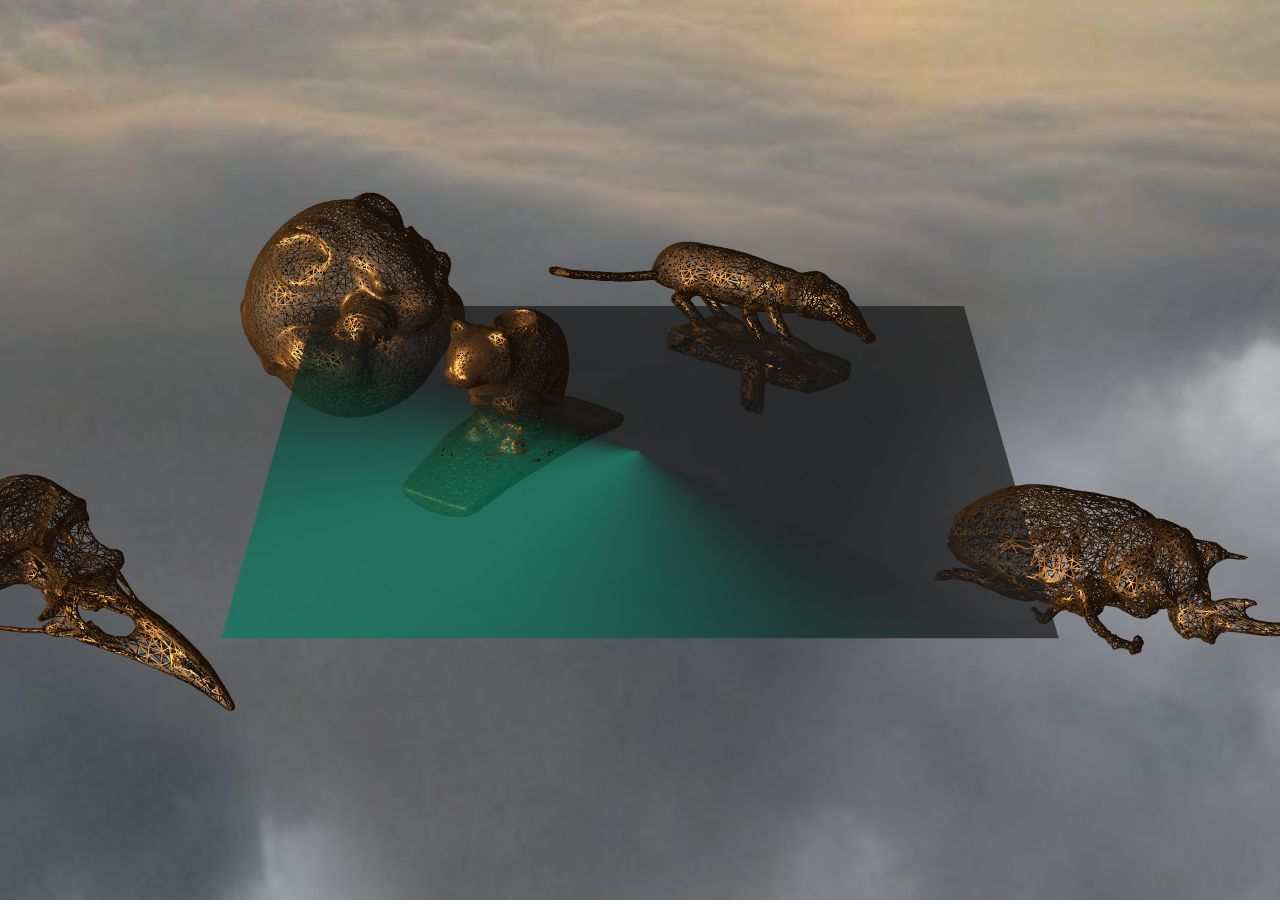
==== index.html @ 5b100d4f "old version with gpgpu water" ====
<!DOCTYPE html>
<html>
  <head>
    <meta charset="utf-8">
    <title></title>
    <style type="text/css" src="assets/css/style.css">
body {
  background-color: rgb(255, 255, 255);
  margin: 0px;
  overflow: hidden;
}
    </style>
    <script type="text/javascript" src="/assets/js/es6-promise.auto.min.js"></script>
    <script type="text/javascript" src="/assets/js/three.js"></script>
    <script type="text/javascript" src="/assets/js/three/libs/stats.min.js"></script>
    <script type="text/javascript" src="/assets/js/three/Detector.js"></script>
    <script type="text/javascript" src="/assets/js/three/controls/OrbitControls.js"></script>
    <script type="text/javascript" src="/assets/js/three/loaders/GLTFLoader.js"></script>
    <script type="text/javascript" src="/assets/js/three/objects/Water.js"></script>
    <script type="text/javascript" src="/assets/js/three/water/GPUComputationRenderer.js"></script>
    <script type="text/javascript" src="/assets/js/three/water/SimplexNoise.js"></script>
  </head>
  <body>
    <script id="heightmapFragmentShader" type="x-shader/x-fragment">
#include <common>

uniform vec2 mousePos;
uniform float mouseSize;
uniform float viscosityConstant;

#define deltaTime (1.0 / 60.0)
#define GRAVITY_CONSTANT (resolution.x * deltaTime * 3.0)

void main() {
  vec2 cellSize = 1.0 / resolution.xy;

  vec2 uv = gl_FragCoord.xy * cellSize;

  // heightmapValue.x == height
  // heightmapValue.y == velocity
  // heightmapValue.z, heightmapValue.w not used
  vec4 heightmapValue = texture2D( heightmap, uv );

  // Get neighbours
  vec4 north = texture2D( heightmap, uv + vec2( 0.0, cellSize.y ) );
  vec4 south = texture2D( heightmap, uv + vec2( 0.0, - cellSize.y ) );
  vec4 east = texture2D( heightmap, uv + vec2( cellSize.x, 0.0 ) );
  vec4 west = texture2D( heightmap, uv + vec2( - cellSize.x, 0.0 ) );

  float sump = north.x + south.x + east.x + west.x - 4.0 * heightmapValue.x;
  float accel = sump * GRAVITY_CONSTANT;

  // Dynamics
  heightmapValue.y += accel;
  heightmapValue.x += heightmapValue.y * deltaTime;

  // Viscosity
  heightmapValue.x += sump * viscosityConstant;

  // Mouse influence
  float mousePhase = clamp( length( ( uv - vec2( 0.5 ) ) * BOUNDS - vec2( mousePos.x, - mousePos.y ) ) * PI / mouseSize, 0.0, PI );
  heightmapValue.x += cos( mousePhase ) + 1.0;

  gl_FragColor = heightmapValue;
}
    </script>
    <script id="smoothFragmentShader" type="x-shader/x-fragment">
uniform sampler2D texture;

void main() {
  vec2 cellSize = 1.0 / resolution.xy;
  vec2 uv = gl_FragCoord.xy * cellSize;

  // Computes the mean of texel and 4 neighbours
  vec4 textureValue = texture2D( texture, uv );
  textureValue += texture2D( texture, uv + vec2( 0.0, cellSize.y ) );
  textureValue += texture2D( texture, uv + vec2( 0.0, - cellSize.y ) );
  textureValue += texture2D( texture, uv + vec2( cellSize.x, 0.0 ) );
  textureValue += texture2D( texture, uv + vec2( - cellSize.x, 0.0 ) );
  textureValue /= 5.0;
  gl_FragColor = textureValue;
}
    </script>
    <script id="waterVertexShader" type="x-shader/x-vertex">
uniform sampler2D heightmap;
uniform mat4 textureMatrix;
uniform float time;

//#define PHONG

varying vec4 mirrorCoord;
varying vec4 worldPosition;
varying vec3 vViewPosition;

#ifndef FLAT_SHADED
  varying vec3 vNormal;
#endif

#include <common>
#include <uv_pars_vertex>
#include <uv2_pars_vertex>
#include <displacementmap_pars_vertex>
#include <envmap_pars_vertex>
#include <color_pars_vertex>
#include <morphtarget_pars_vertex>
#include <skinning_pars_vertex>
#include <fog_pars_vertex>
#include <shadowmap_pars_vertex>
#include <logdepthbuf_pars_vertex>
#include <clipping_planes_pars_vertex>

void main() {
  vec2 cellSize = vec2( 1.0 / WIDTH, 1.0 / WIDTH );

  #include <uv_vertex>
  #include <uv2_vertex>
  #include <color_vertex>

  // # include <beginnormal_vertex>
  // Compute normal from heightmap
  vec3 objectNormal = vec3(
    ( texture2D( heightmap, uv + vec2( - cellSize.x, 0 ) ).x - texture2D( heightmap, uv + vec2( cellSize.x, 0 ) ).x ) * WIDTH / BOUNDS,
    ( texture2D( heightmap, uv + vec2( 0, - cellSize.y ) ).x - texture2D( heightmap, uv + vec2( 0, cellSize.y ) ).x ) * WIDTH / BOUNDS,
    1.0 );
  //<beginnormal_vertex>

  // morphnormal
  #include <morphnormal_vertex>
  // skinbase
  #include <skinbase_vertex>
  // skinnormal
  #include <skinnormal_vertex>
  // defaultnormal
  #include <defaultnormal_vertex>

#ifndef FLAT_SHADED // Normal computed with derivatives when FLAT_SHADED
  vNormal = normalize( transformedNormal );
#endif

  //# include <begin_vertex>
  float heightValue = texture2D( heightmap, uv ).x;
  vec3 transformed = vec3( position.x, position.y, heightValue );
  //<begin_vertex>

  // morphtarget
  #include <morphtarget_vertex>
  // skinning
  #include <skinning_vertex>
  // displacementmap
  #include <displacementmap_vertex>
  // project
  // #include <project_vertex>
  //vec4 mvPosition = modelViewMatrix * vec4( transformed, 1.0 );
  //gl_Position = projectionMatrix * mvPosition;

  mirrorCoord = modelMatrix * vec4(transformed, 1.0);
  worldPosition = mirrorCoord.xyzw;
  mirrorCoord = textureMatrix * mirrorCoord;
  vec4 mvPosition =  modelViewMatrix * vec4(transformed, 1.0);
  gl_Position = projectionMatrix * mvPosition;

  // logdepthbuf
  #include <logdepthbuf_vertex>
  // clipping_planes
  #include <clipping_planes_vertex>

  vViewPosition = - mvPosition.xyz;

  // worldpos
  #include <worldpos_vertex>
  // envmap
  #include <envmap_vertex>
  // fog
  #include <fog_vertex>
  // shadowmap
  #include <shadowmap_vertex>
}
    </script>
    <script type="text/javascript">
if (!Detector.webgl) Detector.addGetWebGLMessage();

var container;
var scene, subscene = null;
var camera, controls, renderer, light, stats;
var intersected, mouse, raycaster;
var water;

var importedSceneName = 'Objects';

var gpuCompute;
var wMesh, wMeshRay, wUniforms;
var hMapVar, smoothShader;

var wWidth = 32;
var wNumTexels = wWidth * wWidth;
var wBounds = 128;
var wHalfBounds = wBounds / 2;
var wMouseMoved = false;
var wWaveHeight = 0.1;

var simplex = new SimplexNoise();

var manager = new THREE.LoadingManager();
manager.onProgress = function (item, loaded, total) {
  console.log("LoadingManager: " + (loaded / total * 100).toFixed(0) + '% loaded');
};
manager.onLoad = function () {
  console.log("LoadingManager: 100% loaded, starting animate()");
  // scene is ready, can access subscenes
  for (var i = 0; i < scene.children.length; ++i) {
    if (scene.children[i].name == importedSceneName) {
      subscene = scene.children[i];
    }
  }

  if (subscene == null) {
    console.error("subscene == null");
  }

  animate();
}

init();

function wInit() {
  var color = 0x00b386;
  var specular = 0x111111;
  var geometry = new THREE.PlaneBufferGeometry(wBounds, wBounds, wWidth-1, wWidth-1);

  var material = new THREE.ShaderMaterial({
    uniforms: THREE.UniformsUtils.merge([
      // water.material.uniforms,
      THREE.ShaderLib[ 'phong' ].uniforms,
      {
        heightmap: {
          value: null
        }
      }
    ]),
    vertexShader: document.getElementById('waterVertexShader').textContent,
    // fragmentShader: water.material.fragmentShader
    fragmentShader: THREE.ShaderChunk['meshphong_frag']
  });
  // material.lights = true;
  // material.transparent = true;
  // material.side = water.material.side;
  // material.fog = water.material.fog;
  material.lights = true;
  material.color = new THREE.Color(color);
  material.specular = new THREE.Color(specular);
  material.shininess = 50;
  material.transparent = true;
  material.opacity = 0.6;

  // Sets the uniforms with the material values
  material.uniforms.diffuse.value = material.color;
  material.uniforms.specular.value = material.specular;
  material.uniforms.shininess.value = Math.max(material.shininess, 1e-4);
  material.uniforms.opacity.value = material.opacity;

  water.material.uniforms = THREE.UniformsUtils.merge(
    [water.material.uniforms, {heightmap: { value: null }}]);
  water.material.vertexShader = document.getElementById('waterVertexShader').textContent;

  // Defines
  material.defines.WIDTH = wWidth.toFixed(1);
  material.defines.BOUNDS = wBounds.toFixed(1);
  water.material.defines.WIDTH = wWidth.toFixed(1);
  water.material.defines.BOUNDS = wBounds.toFixed(1);

  scene.add(water);

  wUniforms = material.uniforms;
  wMesh = new THREE.Mesh(geometry, material);
  wMesh.rotation.x = Math.PI / -2;
  wMesh.position.y = -20;
  wMesh.matrixAutoUpdate = false;
  wMesh.updateMatrix();
  // scene.add(wMesh);

  var geometryRay = new THREE.PlaneBufferGeometry(wBounds, wBounds, 1, 1);
  wMeshRay = new THREE.Mesh(geometryRay, new THREE.MeshBasicMaterial({
    color: 0xFFFFFF,
    visible: false
  }));
  wMeshRay.rotation.x = Math.PI / -2;
  wMeshRay.matrixAutoUpdate = false;
  wMeshRay.updateMatrix();
  scene.add(wMeshRay);

  gpuCompute = new GPUComputationRenderer(wWidth, wWidth, renderer);
  var wHeightmap = gpuCompute.createTexture();
  fillTexture(wHeightmap);

  hMapVar = gpuCompute.addVariable("heightmap",
    document.getElementById('heightmapFragmentShader').textContent, wHeightmap);
  gpuCompute.setVariableDependencies(hMapVar, [hMapVar]);

  hMapVar.material.uniforms.mousePos = {
    value: new THREE.Vector2(100, 100)
  };
  hMapVar.material.uniforms.mouseSize = {
    value: 20
  };
  hMapVar.material.uniforms.viscosityConstant = {
    value: 0.05
  };
  hMapVar.material.defines.BOUNDS = wBounds.toFixed(1);

  var err = gpuCompute.init();
  if (err != null) {
    console.error(err);
  }

  smoothShader = gpuCompute.createShaderMaterial(
    document.getElementById('smoothFragmentShader').textContent,
    { texture: { value: null } });
}

function fillTexture(texture) {
  function noise(x, y, z) {
    var multR = wWaveHeight;
    var mult = 0.025;
    var r = 0;

    for (var i = 0; i < 15; ++i) {
      r += multR * simplex.noise( x * mult, y * mult );
      multR *= 0.53 + 0.025 * i;
      mult *= 1.25;
    }

    return r;
  }

  var pixels = texture.image.data;

  var p = 0;
  for (var j = 0; j < wWidth; ++j) {
    for (var i = 0; i < wWidth; ++i) {
      var x = i * 128 / wWidth;
      var y = j * 128 / wWidth;

      pixels[p + 0] = noise(x, y, 0.0);
      pixels[p + 1] = 0;
      pixels[p + 2] = 0;
      pixels[p + 3] = 1;

      p += 4;
    }
  }
}

function smoothWater() {
  var currentRenderTarget = gpuCompute.getCurrentRenderTarget(hMapVar);
  var alternateRenderTarget = gpuCompute.getAlternateRenderTarget(hMapVar);

  for (var i = 0; i < 10; ++i) {
    smoothShader.uniforms.texture.value = currentRenderTarget.texture;
    gpuCompute.doRenderTarget(smoothShader, alternateRenderTarget);

    smoothShader.uniforms.texture.value = alternateRenderTarget.texture;
    gpuCompute.doRenderTarget(smoothShader, currentRenderTarget);
  }
}

function init() {

  // add scene
  scene = new THREE.Scene(manager);
  // scene.fog = THREE.FogExp2(0x111111, 0.002);

  // add renderer
  renderer = new THREE.WebGLRenderer({
    alpha: true,
    autoSize: true,
    antialias: true,
    gammaOutput: false
  });
  renderer.setPixelRatio(window.devicePixelRatio);
  renderer.setSize(window.innerWidth, window.innerHeight);

  // create parent container for the canvas
  container = document.createElement('div');
  document.body.appendChild(container);
  container.appendChild(renderer.domElement);

  // add camera
  camera = new THREE.PerspectiveCamera(
    20, window.innerWidth / window.innerHeight, 0.001, 1000);
  camera.position.set(400, 200, 0);

  // add controls and auto-rotate
  controls = new THREE.OrbitControls(camera, renderer.domElement);
  controls.enableDamping = true;
  controls.enablePan = false;
  controls.dampingFactor = 0.25;
  controls.minDistance = 100;
  controls.maxDistance = 1000;
  controls.maxPolarAngle = 0.5 * Math.PI;
  controls.target.set(0, 0, 0);
  controls.autoRotate = false;
  controls.autoRotateSpeed = 0.5;
  controls.update();

  // load env texture
  var textureLoader = new THREE.CubeTextureLoader(manager);
  textureLoader.setPath('/assets/textures/skybox/');

  var skybox = textureLoader.load([
    'px.jpg', 'nx.jpg',
    'py.jpg', 'ny.jpg',
    'pz.jpg', 'nz.jpg',
  ]);

  var skyboxShader = THREE.ShaderLib['cube'];
  skyboxShader.uniforms['tCube'].value = skybox;
  var skyboxMaterial = new THREE.ShaderMaterial({
    fragmentShader: skyboxShader.fragmentShader,
    vertexShader: skyboxShader.vertexShader,
    uniforms: skyboxShader.uniforms,
    side: THREE.BackSide
  });
  var skyboxMesh = new THREE.Mesh(new THREE.BoxBufferGeometry(1000,1000,1000),
    skyboxMaterial);
  scene.add(skyboxMesh);

  // materials
  var material = new THREE.MeshStandardMaterial({
    color: 0xb87333,
    roughness: 0.60,
    metalness: 0.80,
    wireframe: true,
    emissiveIntensity: 0.2
  });

  // name: bobcat; idx: 0;
  // name: skull;  idx: 1;
  // name: maus;   idx: 2;
  // name: beetle; idx: 3;
  // name: rat;    idx: 4;

  var positions = [
    {x: -0.2, z:  0.15},
    {x:  0.5, z:  0.8},
    {x: -0.6, z: -0.3},
    {x:  0.4, z: -0.8},
    {x: -0.7, z:  0.5}
  ];

  // load meshes
  var gltfLoader = new THREE.GLTFLoader(manager);
  gltfLoader.load('/assets/models/mesh/all.glb',
    onLoad = function (glb) {
      var idx = 0;
      glb.scene.traverse(function (child) {
        if (child.isMesh) {
          console.log("name: " + child.name + "; idx: " + idx + ";");
          child.material = new THREE.MeshStandardMaterial(material);
          child.scale.set(100, 100, 100);
          child.rotation.y = 1.25 * Math.PI;
          child.position.x = 100 * (positions[idx].x + 0.1 * Math.random());
          child.position.z = 100 * (positions[idx].z + 0.1 * Math.random());
          ++idx;
        }
      }); // glb.scene.traverse

      glb.scene.name = importedSceneName;
      scene.add(glb.scene);},
    onError = function (e) { console.error(e); }
  );

  // add lights
  scene.add(new THREE.AmbientLight(0xAAAAAA));

  // light = new THREE.HemisphereLight(0x444444, 0xA55330);
  // light = new THREE.PointLight(0xA55330, 1, 100);
  light = new THREE.DirectionalLight(0xFFFFFF, 1);
  light.position.set(200, 100, 200);
  scene.add(light);

  var waterGeometry = new THREE.PlaneBufferGeometry(wBounds, wBounds, wWidth-1, wWidth-1);

  water = new THREE.Water(waterGeometry, {
    textureWidth: 512,
    waterNormals: new THREE.TextureLoader(manager).load(
      "/assets/js/three/textures/water_normal.jpg", function (texture) {
      texture.wrapS = texture.wrapT = THREE.RepeatWrapping;
    }),
    alpha: 0.7,
    sunDirection: light.position.clone().normalize(),
    sunColor: 0xffffff,
    waterColor: 0x00b386,
    distortionScale: 3.0
  });
  water.rotation.x = -Math.PI / 2;
  water.position.y = -0.15;
  // scene.add(water);

  wInit();

  raycaster = new THREE.Raycaster();
  mouse = new THREE.Vector2();
  mouse.x = -1;
  mouse.y = -1;

  document.addEventListener('mousemove', onDocumentMouseMove, false);
  window.addEventListener('resize', onWindowResize, false);

  // stats = new Stats();
  // document.body.appendChild(stats.dom);
}

function animate() {
  requestAnimationFrame(animate);
  // controls.update();
  camera.lookAt(scene.position);
  camera.updateMatrixWorld();

  // update the picking ray with the camera and mouse position
  // raycaster.setFromCamera(mouse, camera);

  water.material.uniforms.time.value += 0.1 / 60.0;

  for (var idx in subscene.children) {
    subscene.children[idx].rotation.y += 0.7e-03 * Math.PI;
  }

  var intersect = mousePointerIntersection();
  wInteraction();
  // var intersect = mousePointerIntersection();
  // if (intersect != null) console.log(intersect);

  renderer.render(scene, camera);
  // stats.update();
}

// window resize callback
function onWindowResize() {
  camera.aspect = window.innerWidth / window.innerHeight;
  camera.updateProjectionMatrix();
  renderer.setSize(window.innerWidth, window.innerHeight);
}

function setMouseCoordinates(x, y) {
  mouse.x = (x / window.innerWidth ) * 2 - 1;
  mouse.y = - (y / window.innerHeight ) * 2 + 1;
  wMouseMoved = true;
  // console.debug(mouse);
}

// mouse move callback
function onDocumentMouseMove(event) {
  event.preventDefault();
  setMouseCoordinates(event.clientX, event.clientY);
}

function wInteraction() {
  var uniforms = hMapVar.material.uniforms;

  if (wMouseMoved) {
    raycaster.setFromCamera(mouse, camera);

    var intersects = raycaster.intersectObject(wMeshRay);

    if ( intersects.length > 0 ) {
        var point = intersects[0].point;
        uniforms.mousePos.value.set(point.x, point.z);
    } else {
        uniforms.mousePos.value.set(100, 100);
    }

    wMouseMoved = false;
  }
  else {
    uniforms.mousePos.value.set(100, 100);
  }

  gpuCompute.compute();
  wUniforms.heightmap.value = gpuCompute.getCurrentRenderTarget(hMapVar).texture;
}

function mousePointerIntersection() {
  if (!wMouseMoved) {
    return null;
  }

  raycaster.setFromCamera(mouse, camera);

  // calculate objects intersecting the picking ray
  var intersects = raycaster.intersectObjects(subscene.children, true);
  for (var i in intersects) {
    console.log(intersects[i].object.name);
  }

  // if at least one object intersects with the ray, highlight it by
  // setting the emissive properties of its material.
  if (intersects.length > 0) {
    console.log(intersects[0]);

    if (intersected != intersects[0].object) {
      if (intersected) {
        intersected.material.emissive.setHex(intersected.currentHex);
      }

      intersected = intersects[0].object;
      intersected.currentHex = intersected.material.emissive.getHex();
      intersected.material.emissive.setHex(0xb87333);
    }
  } else {
    if (intersected) {
      intersected.material.emissive.setHex(intersected.currentHex);
    }

    intersected = null;
  }

  return intersected;
}
    </script>
  </body>
</html>
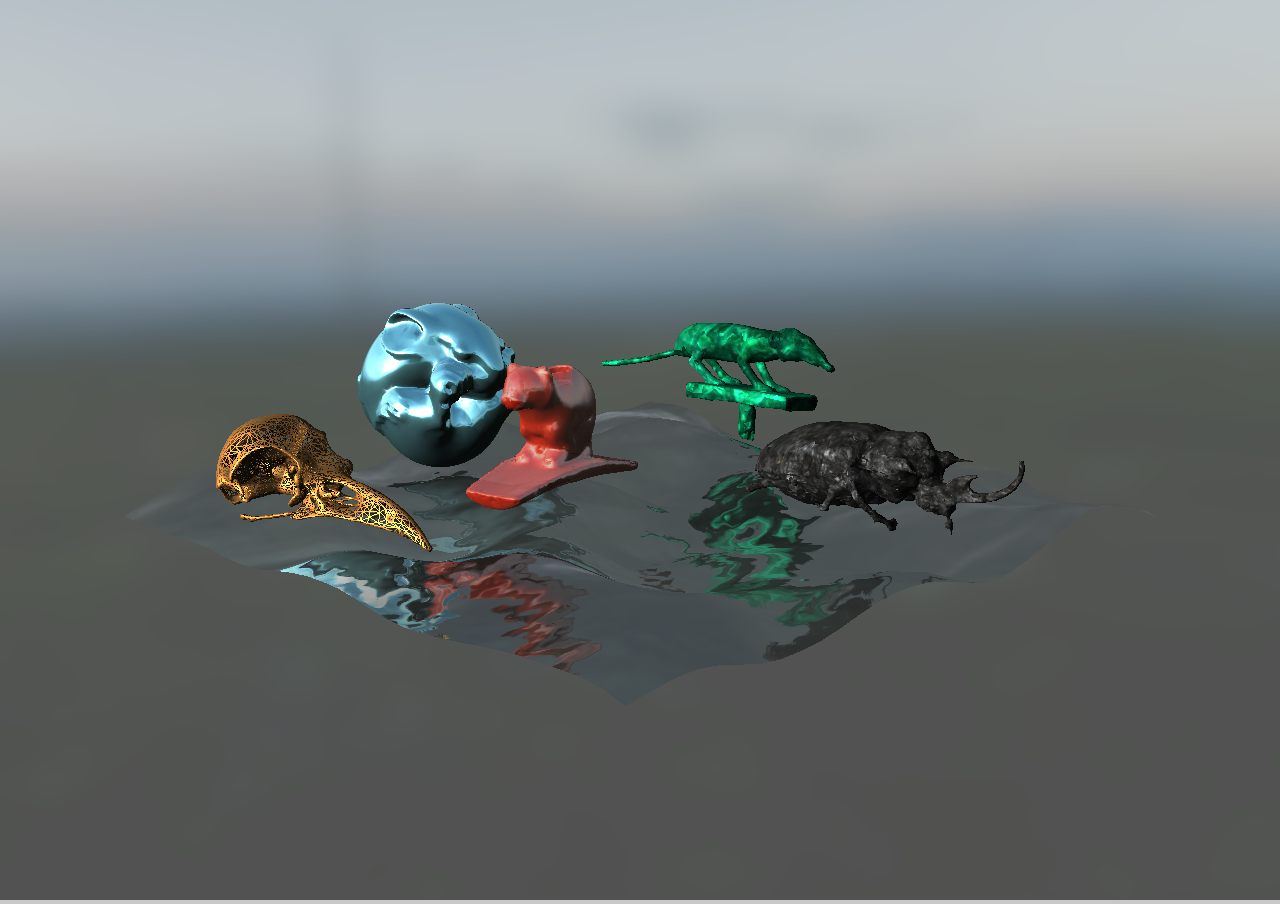
==== commit 10d59cc9: "pre cleanup" ====
--- a/index.html
+++ b/index.html
@@ -2,536 +2,382 @@
 <html>
   <head>
     <meta charset="utf-8">
-    <title></title>
-    <style type="text/css" src="assets/css/style.css">
+    <meta name="viewport" content="width=device-width, initial-scale=1.0">
+    <meta name="robots" content="index, nofollow">
+    <meta name="robots" content="noimageindex, noarchive">
+    <meta name="author" content="Idle Institute">
+    <meta name="copyright" content="© Idle Institute 2018">
+    <meta name="keywords" content="">
+    <meta name="description" content="The Idle Institute (est. 2017) is a storytelling lab: a collective of writers, filmmakers, sound-artists and engineers founded by Sonia Bernac and Eliot Allison. Combining theories of the public sphere with quantum physics, they investigate the potentialities of the story – seen as virtual matter and a precise political tool. This emerges from the presumption of an unstable narrative field, in which they examine unexpected couplings and clashes between narrative particles. The Idle Institute’s projects build from narrative experiments: poetic traps in urban space, phone pranks, impersonation games and sci-fi installations. Currently developing a theory of the narratology of the public sphere, their research explores narrative entanglement, machine(s) of writing and technologies of storytelling. They cheat occasionally, but only when it makes a good story...">
+    <link rel="canonical" href="" />
+    <title>Idle Institute's Sink Residency</title>
+    <style type="text/css">
 body {
-  background-color: rgb(255, 255, 255);
+  background-color: rgb(200, 200, 200);
   margin: 0px;
   overflow: hidden;
 }
     </style>
     <script type="text/javascript" src="/assets/js/es6-promise.auto.min.js"></script>
     <script type="text/javascript" src="/assets/js/three.js"></script>
-    <script type="text/javascript" src="/assets/js/three/libs/stats.min.js"></script>
     <script type="text/javascript" src="/assets/js/three/Detector.js"></script>
     <script type="text/javascript" src="/assets/js/three/controls/OrbitControls.js"></script>
     <script type="text/javascript" src="/assets/js/three/loaders/GLTFLoader.js"></script>
     <script type="text/javascript" src="/assets/js/three/objects/Water.js"></script>
-    <script type="text/javascript" src="/assets/js/three/water/GPUComputationRenderer.js"></script>
-    <script type="text/javascript" src="/assets/js/three/water/SimplexNoise.js"></script>
+    <script type="text/javascript" src="/assets/js/three/pnoise.js"></script>
   </head>
   <body>
-    <script id="heightmapFragmentShader" type="x-shader/x-fragment">
-#include <common>
-
-uniform vec2 mousePos;
-uniform float mouseSize;
-uniform float viscosityConstant;
-
-#define deltaTime (1.0 / 60.0)
-#define GRAVITY_CONSTANT (resolution.x * deltaTime * 3.0)
-
-void main() {
-  vec2 cellSize = 1.0 / resolution.xy;
-
-  vec2 uv = gl_FragCoord.xy * cellSize;
-
-  // heightmapValue.x == height
-  // heightmapValue.y == velocity
-  // heightmapValue.z, heightmapValue.w not used
-  vec4 heightmapValue = texture2D( heightmap, uv );
-
-  // Get neighbours
-  vec4 north = texture2D( heightmap, uv + vec2( 0.0, cellSize.y ) );
-  vec4 south = texture2D( heightmap, uv + vec2( 0.0, - cellSize.y ) );
-  vec4 east = texture2D( heightmap, uv + vec2( cellSize.x, 0.0 ) );
-  vec4 west = texture2D( heightmap, uv + vec2( - cellSize.x, 0.0 ) );
-
-  float sump = north.x + south.x + east.x + west.x - 4.0 * heightmapValue.x;
-  float accel = sump * GRAVITY_CONSTANT;
-
-  // Dynamics
-  heightmapValue.y += accel;
-  heightmapValue.x += heightmapValue.y * deltaTime;
-
-  // Viscosity
-  heightmapValue.x += sump * viscosityConstant;
-
-  // Mouse influence
-  float mousePhase = clamp( length( ( uv - vec2( 0.5 ) ) * BOUNDS - vec2( mousePos.x, - mousePos.y ) ) * PI / mouseSize, 0.0, PI );
-  heightmapValue.x += cos( mousePhase ) + 1.0;
-
-  gl_FragColor = heightmapValue;
-}
-    </script>
-    <script id="smoothFragmentShader" type="x-shader/x-fragment">
-uniform sampler2D texture;
-
-void main() {
-  vec2 cellSize = 1.0 / resolution.xy;
-  vec2 uv = gl_FragCoord.xy * cellSize;
-
-  // Computes the mean of texel and 4 neighbours
-  vec4 textureValue = texture2D( texture, uv );
-  textureValue += texture2D( texture, uv + vec2( 0.0, cellSize.y ) );
-  textureValue += texture2D( texture, uv + vec2( 0.0, - cellSize.y ) );
-  textureValue += texture2D( texture, uv + vec2( cellSize.x, 0.0 ) );
-  textureValue += texture2D( texture, uv + vec2( - cellSize.x, 0.0 ) );
-  textureValue /= 5.0;
-  gl_FragColor = textureValue;
-}
-    </script>
-    <script id="waterVertexShader" type="x-shader/x-vertex">
-uniform sampler2D heightmap;
-uniform mat4 textureMatrix;
-uniform float time;
-
-//#define PHONG
-
-varying vec4 mirrorCoord;
-varying vec4 worldPosition;
-varying vec3 vViewPosition;
-
-#ifndef FLAT_SHADED
-  varying vec3 vNormal;
-#endif
-
-#include <common>
-#include <uv_pars_vertex>
-#include <uv2_pars_vertex>
-#include <displacementmap_pars_vertex>
-#include <envmap_pars_vertex>
-#include <color_pars_vertex>
-#include <morphtarget_pars_vertex>
-#include <skinning_pars_vertex>
-#include <fog_pars_vertex>
-#include <shadowmap_pars_vertex>
-#include <logdepthbuf_pars_vertex>
-#include <clipping_planes_pars_vertex>
-
-void main() {
-  vec2 cellSize = vec2( 1.0 / WIDTH, 1.0 / WIDTH );
-
-  #include <uv_vertex>
-  #include <uv2_vertex>
-  #include <color_vertex>
-
-  // # include <beginnormal_vertex>
-  // Compute normal from heightmap
-  vec3 objectNormal = vec3(
-    ( texture2D( heightmap, uv + vec2( - cellSize.x, 0 ) ).x - texture2D( heightmap, uv + vec2( cellSize.x, 0 ) ).x ) * WIDTH / BOUNDS,
-    ( texture2D( heightmap, uv + vec2( 0, - cellSize.y ) ).x - texture2D( heightmap, uv + vec2( 0, cellSize.y ) ).x ) * WIDTH / BOUNDS,
-    1.0 );
-  //<beginnormal_vertex>
-
-  // morphnormal
-  #include <morphnormal_vertex>
-  // skinbase
-  #include <skinbase_vertex>
-  // skinnormal
-  #include <skinnormal_vertex>
-  // defaultnormal
-  #include <defaultnormal_vertex>
-
-#ifndef FLAT_SHADED // Normal computed with derivatives when FLAT_SHADED
-  vNormal = normalize( transformedNormal );
-#endif
-
-  //# include <begin_vertex>
-  float heightValue = texture2D( heightmap, uv ).x;
-  vec3 transformed = vec3( position.x, position.y, heightValue );
-  //<begin_vertex>
-
-  // morphtarget
-  #include <morphtarget_vertex>
-  // skinning
-  #include <skinning_vertex>
-  // displacementmap
-  #include <displacementmap_vertex>
-  // project
-  // #include <project_vertex>
-  //vec4 mvPosition = modelViewMatrix * vec4( transformed, 1.0 );
-  //gl_Position = projectionMatrix * mvPosition;
-
-  mirrorCoord = modelMatrix * vec4(transformed, 1.0);
-  worldPosition = mirrorCoord.xyzw;
-  mirrorCoord = textureMatrix * mirrorCoord;
-  vec4 mvPosition =  modelViewMatrix * vec4(transformed, 1.0);
-  gl_Position = projectionMatrix * mvPosition;
-
-  // logdepthbuf
-  #include <logdepthbuf_vertex>
-  // clipping_planes
-  #include <clipping_planes_vertex>
-
-  vViewPosition = - mvPosition.xyz;
-
-  // worldpos
-  #include <worldpos_vertex>
-  // envmap
-  #include <envmap_vertex>
-  // fog
-  #include <fog_vertex>
-  // shadowmap
-  #include <shadowmap_vertex>
-}
-    </script>
     <script type="text/javascript">
 if (!Detector.webgl) Detector.addGetWebGLMessage();
 
 var container;
-var scene, subscene = null;
-var camera, controls, renderer, light, stats;
-var intersected, mouse, raycaster;
-var water;
-
-var importedSceneName = 'Objects';
-
-var gpuCompute;
-var wMesh, wMeshRay, wUniforms;
-var hMapVar, smoothShader;
-
-var wWidth = 32;
-var wNumTexels = wWidth * wWidth;
-var wBounds = 128;
-var wHalfBounds = wBounds / 2;
-var wMouseMoved = false;
-var wWaveHeight = 0.1;
-
-var simplex = new SimplexNoise();
+var scene, subscene = { object: null, name: 'objects' };
+var camera, controls, renderer, light;
+var intersected, current, previous, mouse, mouseMoved = false, raycaster;
+var water = {
+  geometry: { object: null, bounds: 18, resolution: 32 },
+  rotation: { x: Math.PI / -2.0, y: Math.PI / 4 },
+  position: { y: -0.15 },
+  distortion: 10.0,
+  colors: { water: 0x5f707f, sun: 0xedefa0, alpha: 0.98 },
+  object: null
+};
+
+var objects = {
+  loader: null,
+  scalingFactor: 10,
+  material: null,
+  emissiveColor: 0xb87333,
+  positions: [
+    {x:  0.1, y: 0.0, z:  0.15},  // name: bobcat; idx: 0;
+    {x: 0.45, y: 0.0, z:  0.6},   // name: skull;  idx: 1;
+    {x: -0.6, y: 0.0, z: -0.3},   // name: maus;   idx: 2;
+    {x:  0.4, y: 0.0, z: -0.6},   // name: beetle; idx: 3;
+    {x: -0.4, y: 0.1, z:  0.5}    // name: rat;    idx: 4;
+  ],
+  links: {
+    "bobcat": '/bobcat/',
+    "skull": '/skull/',
+    "maus": '/maus/',
+    "beetle": '/beetle/',
+    "rat": '/rat/'
+  },
+  materials: {
+    "bobcat": null, "skull": null, "maus": null, "beetle": null, "rat": null
+  }
+}
+
+var skybox = {
+  loader: new THREE.CubeTextureLoader(manager),
+  texture: null, shader: null, material: null, object: null,
+  scale: objects.scalingFactor * 10,
+  addToScene: true
+};
 
 var manager = new THREE.LoadingManager();
 manager.onProgress = function (item, loaded, total) {
-  console.log("LoadingManager: " + (loaded / total * 100).toFixed(0) + '% loaded');
+  console.debug("LoadingManager: " + (loaded / total * 100).toFixed(1) + '% loaded');
 };
 manager.onLoad = function () {
-  console.log("LoadingManager: 100% loaded, starting animate()");
+  console.debug("LoadingManager: 100% loaded, starting animate()");
   // scene is ready, can access subscenes
   for (var i = 0; i < scene.children.length; ++i) {
-    if (scene.children[i].name == importedSceneName) {
-      subscene = scene.children[i];
+    if (scene.children[i].name == subscene.name) {
+      subscene.object = scene.children[i];
     }
   }
 
-  if (subscene == null) {
+  if (subscene.object == null) {
     console.error("subscene == null");
-  }
-
-  animate();
+    var el = document.createElement('div');
+    el.innerHTML = 'Error! Subscene with objects was not found!'
+    document.body.appendChild(el);
+  } else {
+    animate();
+  }
 }
 
 init();
 
-function wInit() {
-  var color = 0x00b386;
-  var specular = 0x111111;
-  var geometry = new THREE.PlaneBufferGeometry(wBounds, wBounds, wWidth-1, wWidth-1);
-
-  var material = new THREE.ShaderMaterial({
-    uniforms: THREE.UniformsUtils.merge([
-      // water.material.uniforms,
-      THREE.ShaderLib[ 'phong' ].uniforms,
-      {
-        heightmap: {
-          value: null
-        }
-      }
-    ]),
-    vertexShader: document.getElementById('waterVertexShader').textContent,
-    // fragmentShader: water.material.fragmentShader
-    fragmentShader: THREE.ShaderChunk['meshphong_frag']
-  });
-  // material.lights = true;
-  // material.transparent = true;
-  // material.side = water.material.side;
-  // material.fog = water.material.fog;
-  material.lights = true;
-  material.color = new THREE.Color(color);
-  material.specular = new THREE.Color(specular);
-  material.shininess = 50;
-  material.transparent = true;
-  material.opacity = 0.6;
-
-  // Sets the uniforms with the material values
-  material.uniforms.diffuse.value = material.color;
-  material.uniforms.specular.value = material.specular;
-  material.uniforms.shininess.value = Math.max(material.shininess, 1e-4);
-  material.uniforms.opacity.value = material.opacity;
-
-  water.material.uniforms = THREE.UniformsUtils.merge(
-    [water.material.uniforms, {heightmap: { value: null }}]);
-  water.material.vertexShader = document.getElementById('waterVertexShader').textContent;
-
-  // Defines
-  material.defines.WIDTH = wWidth.toFixed(1);
-  material.defines.BOUNDS = wBounds.toFixed(1);
-  water.material.defines.WIDTH = wWidth.toFixed(1);
-  water.material.defines.BOUNDS = wBounds.toFixed(1);
-
-  scene.add(water);
-
-  wUniforms = material.uniforms;
-  wMesh = new THREE.Mesh(geometry, material);
-  wMesh.rotation.x = Math.PI / -2;
-  wMesh.position.y = -20;
-  wMesh.matrixAutoUpdate = false;
-  wMesh.updateMatrix();
-  // scene.add(wMesh);
-
-  var geometryRay = new THREE.PlaneBufferGeometry(wBounds, wBounds, 1, 1);
-  wMeshRay = new THREE.Mesh(geometryRay, new THREE.MeshBasicMaterial({
-    color: 0xFFFFFF,
-    visible: false
-  }));
-  wMeshRay.rotation.x = Math.PI / -2;
-  wMeshRay.matrixAutoUpdate = false;
-  wMeshRay.updateMatrix();
-  scene.add(wMeshRay);
-
-  gpuCompute = new GPUComputationRenderer(wWidth, wWidth, renderer);
-  var wHeightmap = gpuCompute.createTexture();
-  fillTexture(wHeightmap);
-
-  hMapVar = gpuCompute.addVariable("heightmap",
-    document.getElementById('heightmapFragmentShader').textContent, wHeightmap);
-  gpuCompute.setVariableDependencies(hMapVar, [hMapVar]);
-
-  hMapVar.material.uniforms.mousePos = {
-    value: new THREE.Vector2(100, 100)
-  };
-  hMapVar.material.uniforms.mouseSize = {
-    value: 20
-  };
-  hMapVar.material.uniforms.viscosityConstant = {
-    value: 0.05
-  };
-  hMapVar.material.defines.BOUNDS = wBounds.toFixed(1);
-
-  var err = gpuCompute.init();
-  if (err != null) {
-    console.error(err);
-  }
-
-  smoothShader = gpuCompute.createShaderMaterial(
-    document.getElementById('smoothFragmentShader').textContent,
-    { texture: { value: null } });
-}
-
-function fillTexture(texture) {
-  function noise(x, y, z) {
-    var multR = wWaveHeight;
-    var mult = 0.025;
-    var r = 0;
-
-    for (var i = 0; i < 15; ++i) {
-      r += multR * simplex.noise( x * mult, y * mult );
-      multR *= 0.53 + 0.025 * i;
-      mult *= 1.25;
-    }
-
-    return r;
-  }
-
-  var pixels = texture.image.data;
-
-  var p = 0;
-  for (var j = 0; j < wWidth; ++j) {
-    for (var i = 0; i < wWidth; ++i) {
-      var x = i * 128 / wWidth;
-      var y = j * 128 / wWidth;
-
-      pixels[p + 0] = noise(x, y, 0.0);
-      pixels[p + 1] = 0;
-      pixels[p + 2] = 0;
-      pixels[p + 3] = 1;
-
-      p += 4;
-    }
-  }
-}
-
-function smoothWater() {
-  var currentRenderTarget = gpuCompute.getCurrentRenderTarget(hMapVar);
-  var alternateRenderTarget = gpuCompute.getAlternateRenderTarget(hMapVar);
-
-  for (var i = 0; i < 10; ++i) {
-    smoothShader.uniforms.texture.value = currentRenderTarget.texture;
-    gpuCompute.doRenderTarget(smoothShader, alternateRenderTarget);
-
-    smoothShader.uniforms.texture.value = alternateRenderTarget.texture;
-    gpuCompute.doRenderTarget(smoothShader, currentRenderTarget);
-  }
-}
-
 function init() {
 
+  // --------------------------------------------------------------------------
   // add scene
   scene = new THREE.Scene(manager);
-  // scene.fog = THREE.FogExp2(0x111111, 0.002);
 
   // add renderer
   renderer = new THREE.WebGLRenderer({
     alpha: true,
     autoSize: true,
-    antialias: true,
-    gammaOutput: false
+    antialias: false,
+    gammaOutput: true
   });
   renderer.setPixelRatio(window.devicePixelRatio);
   renderer.setSize(window.innerWidth, window.innerHeight);
 
   // create parent container for the canvas
   container = document.createElement('div');
+  container.setAttribute('id', 'render');
   document.body.appendChild(container);
   container.appendChild(renderer.domElement);
 
   // add camera
   camera = new THREE.PerspectiveCamera(
-    20, window.innerWidth / window.innerHeight, 0.001, 1000);
-  camera.position.set(400, 200, 0);
-
+    30, window.innerWidth / window.innerHeight, 0.001, 1000);
+  camera.position.set(
+    objects.scalingFactor * 4,
+    objects.scalingFactor * 0.9,
+    objects.scalingFactor * 0
+  );
+
+  // --------------------------------------------------------------------------
   // add controls and auto-rotate
   controls = new THREE.OrbitControls(camera, renderer.domElement);
   controls.enableDamping = true;
-  controls.enablePan = false;
-  controls.dampingFactor = 0.25;
-  controls.minDistance = 100;
-  controls.maxDistance = 1000;
-  controls.maxPolarAngle = 0.5 * Math.PI;
+  controls.enablePan = true;
+  controls.dampingFactor = 0.9;
+  controls.minDistance = objects.scalingFactor * 2.0;
+  controls.maxDistance = objects.scalingFactor * 6.9;
+  // controls.maxPolarAngle = 0.45 * Math.PI;
   controls.target.set(0, 0, 0);
-  controls.autoRotate = false;
-  controls.autoRotateSpeed = 0.5;
+  controls.autoRotate = true;
+  controls.autoRotateSpeed = -0.2;
   controls.update();
 
-  // load env texture
-  var textureLoader = new THREE.CubeTextureLoader(manager);
-  textureLoader.setPath('/assets/textures/skybox/');
-
-  var skybox = textureLoader.load([
-    'px.jpg', 'nx.jpg',
-    'py.jpg', 'ny.jpg',
-    'pz.jpg', 'nz.jpg',
+  // --------------------------------------------------------------------------
+  // add lights
+  scene.add(new THREE.AmbientLight(0xffffff, 0.2));
+
+  light = new THREE.DirectionalLight(0xffffff, 2);
+  light.position.set(objects.scalingFactor * 20,
+                     objects.scalingFactor * 10,
+                     objects.scalingFactor * 20);
+  scene.add(light);
+
+  // --------------------------------------------------------------------------
+  // load skybox texture
+  skybox.loader.setPath('/assets/textures/blur-transparent-color/');
+  skybox.texture = skybox.loader.load([
+    'px.png', 'nx.png', 'py.png', 'ny.png', 'pz.png', 'nz.png',
   ]);
-
-  var skyboxShader = THREE.ShaderLib['cube'];
-  skyboxShader.uniforms['tCube'].value = skybox;
-  var skyboxMaterial = new THREE.ShaderMaterial({
-    fragmentShader: skyboxShader.fragmentShader,
-    vertexShader: skyboxShader.vertexShader,
-    uniforms: skyboxShader.uniforms,
+  skybox.texture.format = THREE.RGBAFormat;
+
+  skybox.refractive = skybox.texture.clone();
+  skybox.refractive.mapping = THREE.CubeRefractionMapping;
+  skybox.refractive.format = THREE.RGBAFormat;
+
+  skybox.shader = THREE.ShaderLib['cube'];
+  skybox.shader.uniforms['tCube'].value = skybox.texture;
+  skybox.material = new THREE.ShaderMaterial({
+    fragmentShader: skybox.shader.fragmentShader,
+    vertexShader: skybox.shader.vertexShader,
+    uniforms: skybox.shader.uniforms,
+    opacity: 0.5,
+    transparent: true,
     side: THREE.BackSide
   });
-  var skyboxMesh = new THREE.Mesh(new THREE.BoxBufferGeometry(1000,1000,1000),
-    skyboxMaterial);
-  scene.add(skyboxMesh);
-
+
+  skybox.object = new THREE.Mesh(
+    new THREE.BoxBufferGeometry(skybox.scale, skybox.scale, skybox.scale),
+    skybox.material);
+  skybox.object.position.y = 0;
+  skybox.object.rotation.y = Math.PI / 2;
+  skybox.object.name = 'skybox';
+
+  // add the skybox to the scene
+  if (skybox.addToScene) {
+    scene.add(skybox.object);
+    // scene.background = skybox.texture;
+  }
+
+  // --------------------------------------------------------------------------
   // materials
-  var material = new THREE.MeshStandardMaterial({
-    color: 0xb87333,
-    roughness: 0.60,
-    metalness: 0.80,
-    wireframe: true,
-    emissiveIntensity: 0.2
-  });
-
-  // name: bobcat; idx: 0;
-  // name: skull;  idx: 1;
-  // name: maus;   idx: 2;
-  // name: beetle; idx: 3;
-  // name: rat;    idx: 4;
-
-  var positions = [
-    {x: -0.2, z:  0.15},
-    {x:  0.5, z:  0.8},
-    {x: -0.6, z: -0.3},
-    {x:  0.4, z: -0.8},
-    {x: -0.7, z:  0.5}
-  ];
-
-  // load meshes
-  var gltfLoader = new THREE.GLTFLoader(manager);
-  gltfLoader.load('/assets/models/mesh/all.glb',
-    onLoad = function (glb) {
+
+  var coal = new THREE.TextureLoader(manager).load('/assets/images/coal.jpg');
+  coal.wrapS = THREE.RepeatWrapping;
+  coal.wrapT = THREE.RepeatWrapping;
+
+  var skin = new THREE.TextureLoader(manager).load('/assets/images/skin.png');
+  skin.wrapS = THREE.RepeatWrapping;
+  skin.wrapT = THREE.RepeatWrapping;
+
+  var natural = new THREE.TextureLoader(manager).load('/assets/images/natural.png');
+  natural.wrapS = THREE.RepeatWrapping;
+  natural.wrapT = THREE.RepeatWrapping;
+
+  var malachite = new THREE.TextureLoader(manager).load('/assets/images/malachite.jpg');
+  malachite.wrapS = THREE.RepeatWrapping;
+  malachite.wrapT = THREE.RepeatWrapping;
+
+  objects.materials = {
+    "bobcat": new THREE.MeshPhongMaterial({
+      // color: 0x91a01b,
+      color: 0xe2240f,
+      combine: THREE.MixOperation,
+      reflectivity: 0.5,
+      transparent: true,
+      opacity: 0.8,
+      emissiveIntensity: 0.5,
+      map: skin,
+      envMap: skybox.texture
+    }),
+    "skull": new THREE.MeshStandardMaterial({
+      color: 0xb87333,
+      roughness: 0.70,
+      metalness: 0.80,
+      wireframe: true,
+      emissiveIntensity: 0.4,
+      envMap: skybox.texture
+    }),
+    "maus": new THREE.MeshLambertMaterial({
+      color: 0x3ec4a2,
+      emissiveIntensity: 0.5,
+      reflectivity: 0.3,
+      map: malachite,
+      envMap: skybox.texture
+    }),
+    "beetle": new THREE.MeshStandardMaterial({
+      color: 0xaaaaaa,
+      // reflectivity: 0.8,
+      metalness: 0.3,
+      roughness: 0.9,
+      emissiveIntensity: 0.5,
+      map: coal,
+      envMap: skybox.texture
+    }),
+    "rat": new THREE.MeshStandardMaterial({
+      color: 0x99eeff,
+      metalness: 0.8,
+      roughness: 0.2,
+      // reflectivity: 0.8,
+      emissiveIntensity: 0.5,
+      envMap: skybox.texture
+    })
+  };
+
+  // --------------------------------------------------------------------------
+  // load the meshes
+  objects.loader = new THREE.GLTFLoader(manager);
+  objects.loader.load('/assets/models/objects-meshes.glb',
+    onLoad = function (asset) {
       var idx = 0;
-      glb.scene.traverse(function (child) {
+      asset.scene.traverse(function (child) {
         if (child.isMesh) {
-          console.log("name: " + child.name + "; idx: " + idx + ";");
-          child.material = new THREE.MeshStandardMaterial(material);
-          child.scale.set(100, 100, 100);
+          console.debug("GLTFLoader: name: " + child.name + "; idx: " + idx + ";");
+
+          // copy the base material
+          child.material = objects.materials[child.name];
+          // scale up the models
+          child.scale.set(objects.scalingFactor, objects.scalingFactor, objects.scalingFactor);
           child.rotation.y = 1.25 * Math.PI;
-          child.position.x = 100 * (positions[idx].x + 0.1 * Math.random());
-          child.position.z = 100 * (positions[idx].z + 0.1 * Math.random());
+          child.position.x = objects.scalingFactor *
+            (objects.positions[idx].x + 0.1 * Math.random());
+          child.position.y = objects.scalingFactor *
+            (objects.positions[idx].y + 0.1 * Math.random());
+          child.position.z = objects.scalingFactor *
+            (objects.positions[idx].z + 0.1 * Math.random());
           ++idx;
         }
-      }); // glb.scene.traverse
-
-      glb.scene.name = importedSceneName;
-      scene.add(glb.scene);},
+      }); // asset.scene.traverse
+
+      asset.scene.name = subscene.name;
+      scene.add(asset.scene);},
     onError = function (e) { console.error(e); }
   );
 
-  // add lights
-  scene.add(new THREE.AmbientLight(0xAAAAAA));
-
-  // light = new THREE.HemisphereLight(0x444444, 0xA55330);
-  // light = new THREE.PointLight(0xA55330, 1, 100);
-  light = new THREE.DirectionalLight(0xFFFFFF, 1);
-  light.position.set(200, 100, 200);
-  scene.add(light);
-
-  var waterGeometry = new THREE.PlaneBufferGeometry(wBounds, wBounds, wWidth-1, wWidth-1);
-
-  water = new THREE.Water(waterGeometry, {
+  // --------------------------------------------------------------------------
+  // add the water
+  water.geometry.object = new THREE.PlaneBufferGeometry(
+    water.geometry.bounds, water.geometry.bounds,
+    water.geometry.resolution - 1, water.geometry.resolution - 1);
+
+  water.object = new THREE.Water(water.geometry.object, {
     textureWidth: 512,
     waterNormals: new THREE.TextureLoader(manager).load(
       "/assets/js/three/textures/water_normal.jpg", function (texture) {
       texture.wrapS = texture.wrapT = THREE.RepeatWrapping;
     }),
-    alpha: 0.7,
+    alpha: water.colors.alpha,
     sunDirection: light.position.clone().normalize(),
-    sunColor: 0xffffff,
-    waterColor: 0x00b386,
-    distortionScale: 3.0
+    sunColor: water.colors.sun,
+    waterColor: water.colors.water,
+    distortionScale: water.distortion
   });
-  water.rotation.x = -Math.PI / 2;
-  water.position.y = -0.15;
-  // scene.add(water);
-
-  wInit();
-
+  water.object.material.side = THREE.DoubleSide;
+  water.object.material.vertexShader = [
+      pnoise,
+
+      'uniform mat4 textureMatrix;',
+      'uniform float time;',
+
+      'varying vec4 mirrorCoord;',
+      'varying vec4 worldPosition;',
+      'varying float noise;',
+
+      'float turbulence(vec3 p) {',
+      '  float w = 100.0;',
+      '  float t = -.5;',
+      '  for (float f = 1.0 ; f <= 10.0 ; ++f){',
+      '    float power = pow(2.0, f);',
+      '    t += abs(pnoise(vec3(power * p), vec3(10.0, 10.0, 10.0)) / power);',
+      '  }',
+      '  return t;',
+      '}',
+
+      THREE.ShaderChunk[ 'fog_pars_vertex' ],
+      THREE.ShaderChunk[ 'shadowmap_pars_vertex' ],
+
+      'void main() {',
+      '  float displacement = 1.2 * pnoise(0.25 * position + vec3(1.6 * time), vec3(80.0));',
+      '  mirrorCoord = modelMatrix * vec4(position, 1.0);',
+      '  worldPosition = mirrorCoord.xyzw;',
+      '  mirrorCoord = textureMatrix * mirrorCoord;',
+      '  vec3 newPosition = position + vec3(0., 0.2, 1.) * (displacement);',
+      '  vec4 mvPosition =  modelViewMatrix * vec4(newPosition, 1.0);',
+      '  gl_Position = projectionMatrix * mvPosition;',
+
+      THREE.ShaderChunk[ 'fog_vertex' ],
+      THREE.ShaderChunk[ 'shadowmap_vertex' ],
+
+      '}'
+    ].join('\n'),
+
+  water.object.rotation.z = water.rotation.y;
+  water.object.rotation.x = water.rotation.x;
+  water.object.position.y = objects.scalingFactor * water.position.y;
+  water.object.name = 'water';
+  scene.add(water.object);
+
+  // --------------------------------------------------------------------------
+  // add the raycaster
   raycaster = new THREE.Raycaster();
   mouse = new THREE.Vector2();
   mouse.x = -1;
   mouse.y = -1;
 
+  // --------------------------------------------------------------------------
+  // add event listeners
+  document.addEventListener('mousedown', onDocumentMouseDown, false);
   document.addEventListener('mousemove', onDocumentMouseMove, false);
+  document.addEventListener('touchstart', onDocumentTouchStart, false);
   window.addEventListener('resize', onWindowResize, false);
-
-  // stats = new Stats();
-  // document.body.appendChild(stats.dom);
 }
 
 function animate() {
   requestAnimationFrame(animate);
-  // controls.update();
+  controls.update();
   camera.lookAt(scene.position);
   camera.updateMatrixWorld();
 
-  // update the picking ray with the camera and mouse position
-  // raycaster.setFromCamera(mouse, camera);
-
-  water.material.uniforms.time.value += 0.1 / 60.0;
-
-  for (var idx in subscene.children) {
-    subscene.children[idx].rotation.y += 0.7e-03 * Math.PI;
-  }
-
-  var intersect = mousePointerIntersection();
-  wInteraction();
-  // var intersect = mousePointerIntersection();
-  // if (intersect != null) console.log(intersect);
+  water.object.material.uniforms.time.value += 0.1 / 60.0;
+
+  for (var idx in subscene.object.children) {
+    subscene.object.children[idx].rotation.y += 0.5e-03 * Math.PI;
+  }
+
+  mousePointerIntersection();
 
   renderer.render(scene, camera);
-  // stats.update();
 }
 
 // window resize callback
@@ -544,8 +390,14 @@
 function setMouseCoordinates(x, y) {
   mouse.x = (x / window.innerWidth ) * 2 - 1;
   mouse.y = - (y / window.innerHeight ) * 2 + 1;
-  wMouseMoved = true;
-  // console.debug(mouse);
+  mouseMoved = true;
+}
+
+function processClicks() {
+  if (intersected) {
+    console.debug("Redirecting to: " + objects.links[intersected.name]);
+    window.open(objects.links[intersected.name], '_self');
+  }
 }
 
 // mouse move callback
@@ -554,49 +406,63 @@
   setMouseCoordinates(event.clientX, event.clientY);
 }
 
-function wInteraction() {
-  var uniforms = hMapVar.material.uniforms;
-
-  if (wMouseMoved) {
-    raycaster.setFromCamera(mouse, camera);
-
-    var intersects = raycaster.intersectObject(wMeshRay);
-
-    if ( intersects.length > 0 ) {
-        var point = intersects[0].point;
-        uniforms.mousePos.value.set(point.x, point.z);
+function onDocumentTouchStart(event) {
+  if (event.touches.length === 1) {
+    event.preventDefault();
+    setMouseCoordinates(event.touches[0].pageX, event.touches[0].pageY);
+
+    mousePointerIntersection();
+
+    if (intersected) {
+      if (!current) {
+        console.debug("onDocumentTouchStart: !current");
+        current = intersected;
+        previous = current;
+      } else {
+        current = intersected;
+
+        if (intersected === previous) {
+          console.debug("onDocumentTouchStart: intersected === previous");
+          processClicks();
+        } else {
+          console.debug("onDocumentTouchStart: intersected != previous");
+        }
+
+        previous = current;
+      }
     } else {
-        uniforms.mousePos.value.set(100, 100);
+      current = null;
+      previous = null;
+
+      console.debug("onDocumentTouchStart: !intersected");
     }
-
-    wMouseMoved = false;
-  }
-  else {
-    uniforms.mousePos.value.set(100, 100);
-  }
-
-  gpuCompute.compute();
-  wUniforms.heightmap.value = gpuCompute.getCurrentRenderTarget(hMapVar).texture;
-}
+  }
+}
+
+function onDocumentMouseDown(event) {
+  event.preventDefault();
+
+  if (!event.touches) {
+    setMouseCoordinates(event.clientX, event.clientY);
+  }
+
+  processClicks();
+}
+
 
 function mousePointerIntersection() {
-  if (!wMouseMoved) {
+  if (!mouseMoved) {
     return null;
   }
 
   raycaster.setFromCamera(mouse, camera);
 
   // calculate objects intersecting the picking ray
-  var intersects = raycaster.intersectObjects(subscene.children, true);
-  for (var i in intersects) {
-    console.log(intersects[i].object.name);
-  }
+  var intersects = raycaster.intersectObjects(subscene.object.children, true);
 
   // if at least one object intersects with the ray, highlight it by
   // setting the emissive properties of its material.
   if (intersects.length > 0) {
-    console.log(intersects[0]);
-
     if (intersected != intersects[0].object) {
       if (intersected) {
         intersected.material.emissive.setHex(intersected.currentHex);
@@ -604,7 +470,7 @@
 
       intersected = intersects[0].object;
       intersected.currentHex = intersected.material.emissive.getHex();
-      intersected.material.emissive.setHex(0xb87333);
+      intersected.material.emissive.setHex(objects.emissiveColor);
     }
   } else {
     if (intersected) {
@@ -613,8 +479,6 @@
 
     intersected = null;
   }
-
-  return intersected;
 }
     </script>
   </body>
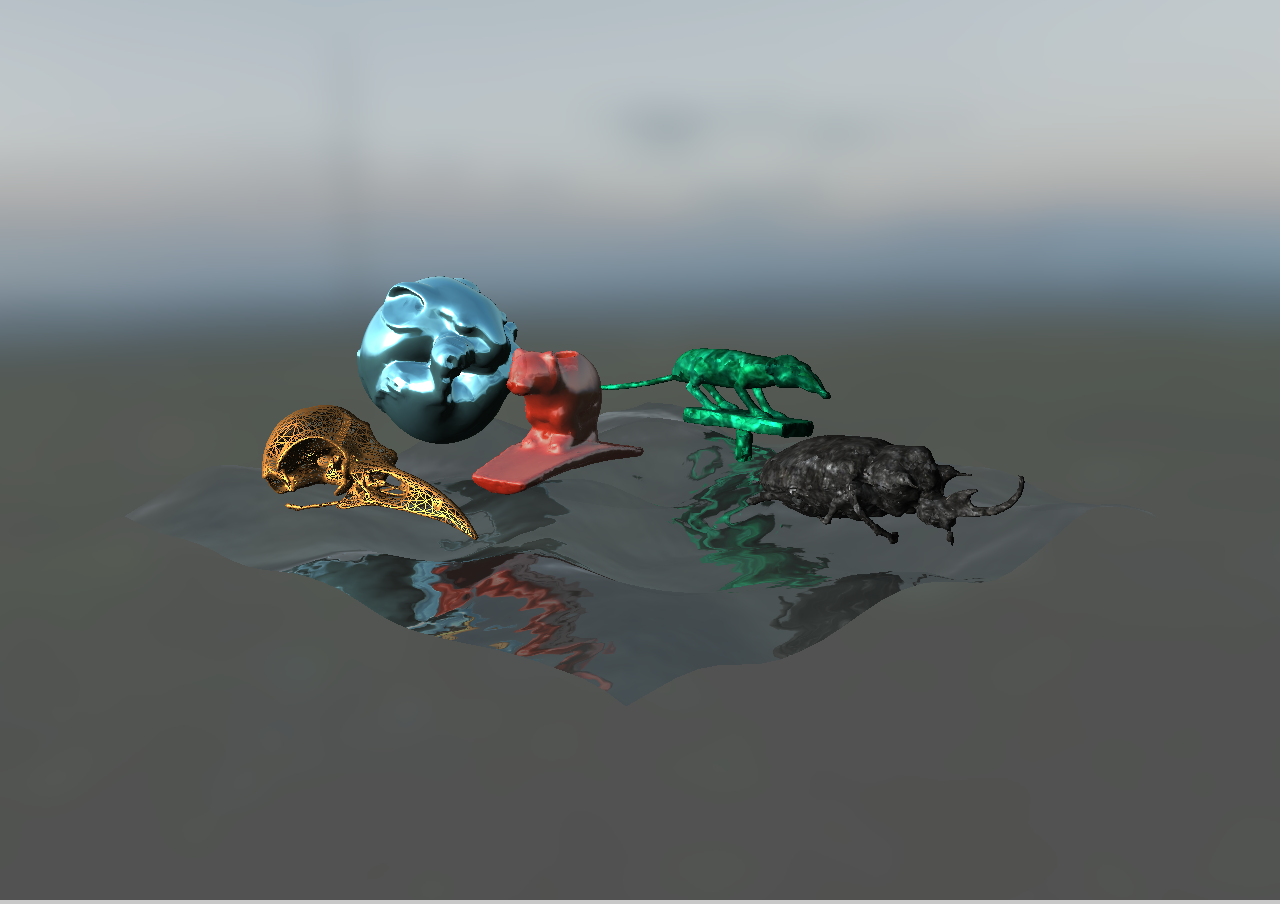
==== commit 4c55685a: "post cleanup" ====
--- a/index.html
+++ b/index.html
@@ -156,7 +156,7 @@
 
   // --------------------------------------------------------------------------
   // load skybox texture
-  skybox.loader.setPath('/assets/textures/blur-transparent-color/');
+  skybox.loader.setPath('/assets/textures/');
   skybox.texture = skybox.loader.load([
     'px.png', 'nx.png', 'py.png', 'ny.png', 'pz.png', 'nz.png',
   ]);
@@ -200,10 +200,6 @@
   var skin = new THREE.TextureLoader(manager).load('/assets/images/skin.png');
   skin.wrapS = THREE.RepeatWrapping;
   skin.wrapT = THREE.RepeatWrapping;
-
-  var natural = new THREE.TextureLoader(manager).load('/assets/images/natural.png');
-  natural.wrapS = THREE.RepeatWrapping;
-  natural.wrapT = THREE.RepeatWrapping;
 
   var malachite = new THREE.TextureLoader(manager).load('/assets/images/malachite.jpg');
   malachite.wrapS = THREE.RepeatWrapping;
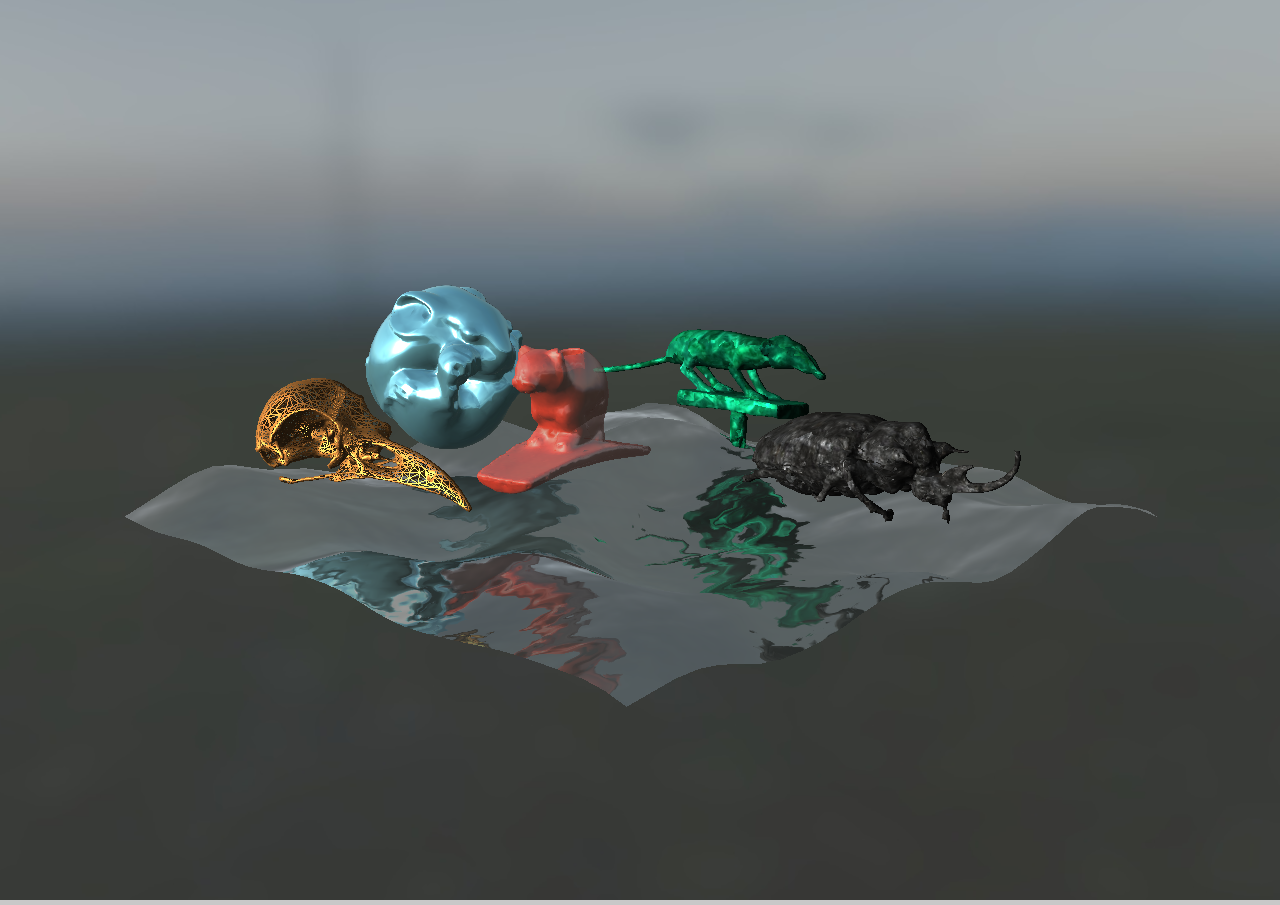
==== commit 31eb6fc5: "update with logger and smaller size" ====
--- a/index.html
+++ b/index.html
@@ -15,11 +15,131 @@
 body {
   background-color: rgb(200, 200, 200);
   margin: 0px;
+  width: 100%;
+  height: 100%;
   overflow: hidden;
+}
+
+#render {
+  position: absolute;
+  top: 0;
+  left: 0;
+  width: 100%;
+  height: 100%;
+}
+
+#loader {
+  position: absolute;
+  z-index: 2;
+  top: 0;
+  left: 0;
+  width: 100%;
+  height: 100%;
+  background-color: rgb(200, 200, 200);
+  opacity: 1;
+  transition: 2s opacity;
+}
+
+#loader.fade-out {
+    opacity: 0;
+}
+
+#loader-text {
+  top: 5px;
+  left: 0;
+  z-index: 2;
+  background: transparent;
+  height: 100%;
+  width: 100%;
+  position: absolute;
+  display: flex;
+  align-items: center;
+  justify-content: center;
+  align-content: center;
+}
+
+#loader-text-target {
+  font-family:
+      -apple-system, BlinkMacSystemFont, "Segoe UI",
+      Roboto, Helvetica, Arial, sans-serif,
+      "Apple Color Emoji", "Segoe UI Emoji", "Segoe UI Symbol";
+  font-size: 9pt;
+  font-style: italic;
+  color: #EEE;
+  align-self: center;
+}
+
+#loader-element {
+    display: block;
+    position: relative;
+    left: 50%;
+    top: 50%;
+    width: 150px;
+    height: 150px;
+    margin: -75px 0 0 -75px;
+    border-radius: 50%;
+    border: 3px solid transparent;
+    border-top-color: #FFF;
+    -webkit-animation: spin 2s linear infinite;
+    animation: spin 2s linear infinite;
+}
+
+#loader-element:before {
+    content: "";
+    position: absolute;
+    top: 5px;
+    left: 5px;
+    right: 5px;
+    bottom: 5px;
+    border-radius: 50%;
+    border: 3px solid transparent;
+    border-top-color: #DDD;
+    -webkit-animation: spin 3s linear infinite;
+    animation: spin 3s linear infinite;
+}
+
+#loader-element:after {
+    content: "";
+    position: absolute;
+    top: 15px;
+    left: 15px;
+    right: 15px;
+    bottom: 15px;
+    border-radius: 50%;
+    border: 3px solid transparent;
+    border-top-color: #AAA;
+    -webkit-animation: spin 1.5s linear infinite;
+    animation: spin 1.5s linear infinite;
+}
+
+@-webkit-keyframes spin {
+    0%   {
+        -webkit-transform: rotate(0deg);
+        -ms-transform: rotate(0deg);
+        transform: rotate(0deg);
+    }
+    100% {
+        -webkit-transform: rotate(360deg);
+        -ms-transform: rotate(360deg);
+        transform: rotate(360deg);
+    }
+}
+
+@keyframes spin {
+    0%   {
+        -webkit-transform: rotate(0deg);
+        -ms-transform: rotate(0deg);
+        transform: rotate(0deg);
+    }
+    100% {
+        -webkit-transform: rotate(360deg);
+        -ms-transform: rotate(360deg);
+        transform: rotate(360deg);
+    }
 }
     </style>
     <script type="text/javascript" src="/assets/js/es6-promise.auto.min.js"></script>
-    <script type="text/javascript" src="/assets/js/three.js"></script>
+    <script type="text/javascript" src="/assets/js/three.min.js"></script>
     <script type="text/javascript" src="/assets/js/three/Detector.js"></script>
     <script type="text/javascript" src="/assets/js/three/controls/OrbitControls.js"></script>
     <script type="text/javascript" src="/assets/js/three/loaders/GLTFLoader.js"></script>
@@ -27,6 +147,15 @@
     <script type="text/javascript" src="/assets/js/three/pnoise.js"></script>
   </head>
   <body>
+    <main>
+      <section id="loader">
+        <div id="loader-text">
+          <p id="loader-text-target">0%</p>
+        </div>
+        <div id="loader-element"></div>
+      </section>
+      <section id="render"></section>
+    </main>
     <script type="text/javascript">
 if (!Detector.webgl) Detector.addGetWebGLMessage();
 
@@ -74,12 +203,30 @@
   addToScene: true
 };
 
+var loaderElement = document.getElementById('loader');
+var loaderText = document.getElementById('loader-text-target');
+
 var manager = new THREE.LoadingManager();
+manager.onStart = function (item, loaded, total) {
+  console.debug("LoadingManager: started");
+  loaderText.innerHTML = "0%";
+};
+
 manager.onProgress = function (item, loaded, total) {
-  console.debug("LoadingManager: " + (loaded / total * 100).toFixed(1) + '% loaded');
+  var str = "LoadingManager: (" + loaded + "/" + total + "), completed " + item;
+  console.debug(str);
+  loaderText.innerHTML = (loaded/total * 100).toFixed(0) + "%";
 };
+
 manager.onLoad = function () {
-  console.debug("LoadingManager: 100% loaded, starting animate()");
+  console.debug("LoadingManager: all loaded, starting animate()");
+  loaderText.innerHTML = "100%";
+  loaderElement.classList.add('fade-out');
+  loaderElement.addEventListener('transitionend', function (event) {
+    const element = event.target;
+    element.remove();
+  });
+
   // scene is ready, can access subscenes
   for (var i = 0; i < scene.children.length; ++i) {
     if (scene.children[i].name == subscene.name) {
@@ -96,6 +243,8 @@
     animate();
   }
 }
+
+
 
 init();
 
@@ -116,9 +265,9 @@
   renderer.setSize(window.innerWidth, window.innerHeight);
 
   // create parent container for the canvas
-  container = document.createElement('div');
-  container.setAttribute('id', 'render');
-  document.body.appendChild(container);
+  container = document.getElementById('render');
+  // container.setAttribute('id', 'render');
+  // document.body.appendChild(container);
   container.appendChild(renderer.domElement);
 
   // add camera
@@ -158,7 +307,7 @@
   // load skybox texture
   skybox.loader.setPath('/assets/textures/');
   skybox.texture = skybox.loader.load([
-    'px.png', 'nx.png', 'py.png', 'ny.png', 'pz.png', 'nz.png',
+    'px.jpg', 'nx.jpg', 'py.jpg', 'ny.jpg', 'pz.jpg', 'nz.jpg',
   ]);
   skybox.texture.format = THREE.RGBAFormat;
 
@@ -172,8 +321,6 @@
     fragmentShader: skybox.shader.fragmentShader,
     vertexShader: skybox.shader.vertexShader,
     uniforms: skybox.shader.uniforms,
-    opacity: 0.5,
-    transparent: true,
     side: THREE.BackSide
   });
 
@@ -261,9 +408,7 @@
         if (child.isMesh) {
           console.debug("GLTFLoader: name: " + child.name + "; idx: " + idx + ";");
 
-          // copy the base material
           child.material = objects.materials[child.name];
-          // scale up the models
           child.scale.set(objects.scalingFactor, objects.scalingFactor, objects.scalingFactor);
           child.rotation.y = 1.25 * Math.PI;
           child.position.x = objects.scalingFactor *
@@ -310,16 +455,6 @@
       'varying vec4 worldPosition;',
       'varying float noise;',
 
-      'float turbulence(vec3 p) {',
-      '  float w = 100.0;',
-      '  float t = -.5;',
-      '  for (float f = 1.0 ; f <= 10.0 ; ++f){',
-      '    float power = pow(2.0, f);',
-      '    t += abs(pnoise(vec3(power * p), vec3(10.0, 10.0, 10.0)) / power);',
-      '  }',
-      '  return t;',
-      '}',
-
       THREE.ShaderChunk[ 'fog_pars_vertex' ],
       THREE.ShaderChunk[ 'shadowmap_pars_vertex' ],
 
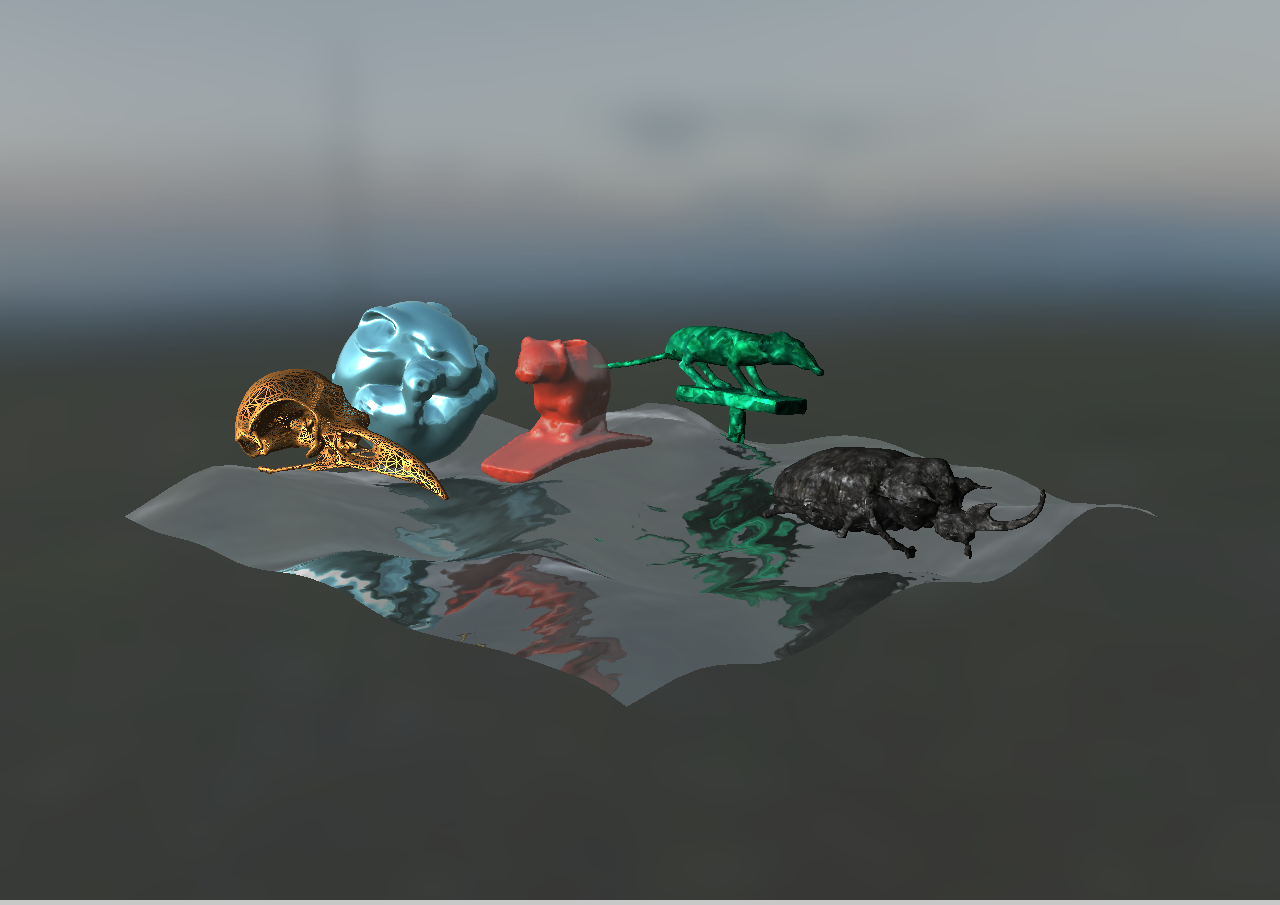
==== commit 9122ac07: "exporters + new stories" ====
--- a/index.html
+++ b/index.html
@@ -8,7 +8,7 @@
     <meta name="author" content="Idle Institute">
     <meta name="copyright" content="© Idle Institute 2018">
     <meta name="keywords" content="">
-    <meta name="description" content="The Idle Institute (est. 2017) is a storytelling lab: a collective of writers, filmmakers, sound-artists and engineers founded by Sonia Bernac and Eliot Allison. Combining theories of the public sphere with quantum physics, they investigate the potentialities of the story – seen as virtual matter and a precise political tool. This emerges from the presumption of an unstable narrative field, in which they examine unexpected couplings and clashes between narrative particles. The Idle Institute’s projects build from narrative experiments: poetic traps in urban space, phone pranks, impersonation games and sci-fi installations. Currently developing a theory of the narratology of the public sphere, their research explores narrative entanglement, machine(s) of writing and technologies of storytelling. They cheat occasionally, but only when it makes a good story...">
+    <meta name="description" content="The Idle Institute's Sink Residency | The Idle Institute (est. 2017) is a storytelling lab: a collective of writers, filmmakers, sound-artists and engineers founded by Sonia Bernac, Eliot Allison and Bruno Klopott. Combining theories of the public sphere with quantum physics, they investigate the potentialities of the story – seen as virtual matter and a precise political tool. This emerges from the presumption of an unstable narrative field, in which they examine unexpected couplings and clashes between narrative particles. The Idle Institute’s projects build from narrative experiments: poetic traps in urban space, phone pranks, impersonation games and sci-fi installations. Currently developing a theory of the narratology of the public sphere, their research explores narrative entanglement, machine(s) of writing and technologies of storytelling. They cheat occasionally, but only when it makes a good story...">
     <link rel="canonical" href="" />
     <title>Idle Institute's Sink Residency</title>
     <style type="text/css">
@@ -186,10 +186,10 @@
   ],
   links: {
     "bobcat": '/bobcat/',
-    "skull": '/skull/',
-    "maus": '/maus/',
+    "skull": '/seagull/',
+    "maus": '/rat/',
     "beetle": '/beetle/',
-    "rat": '/rat/'
+    "rat": '/mouse/'
   },
   materials: {
     "bobcat": null, "skull": null, "maus": null, "beetle": null, "rat": null
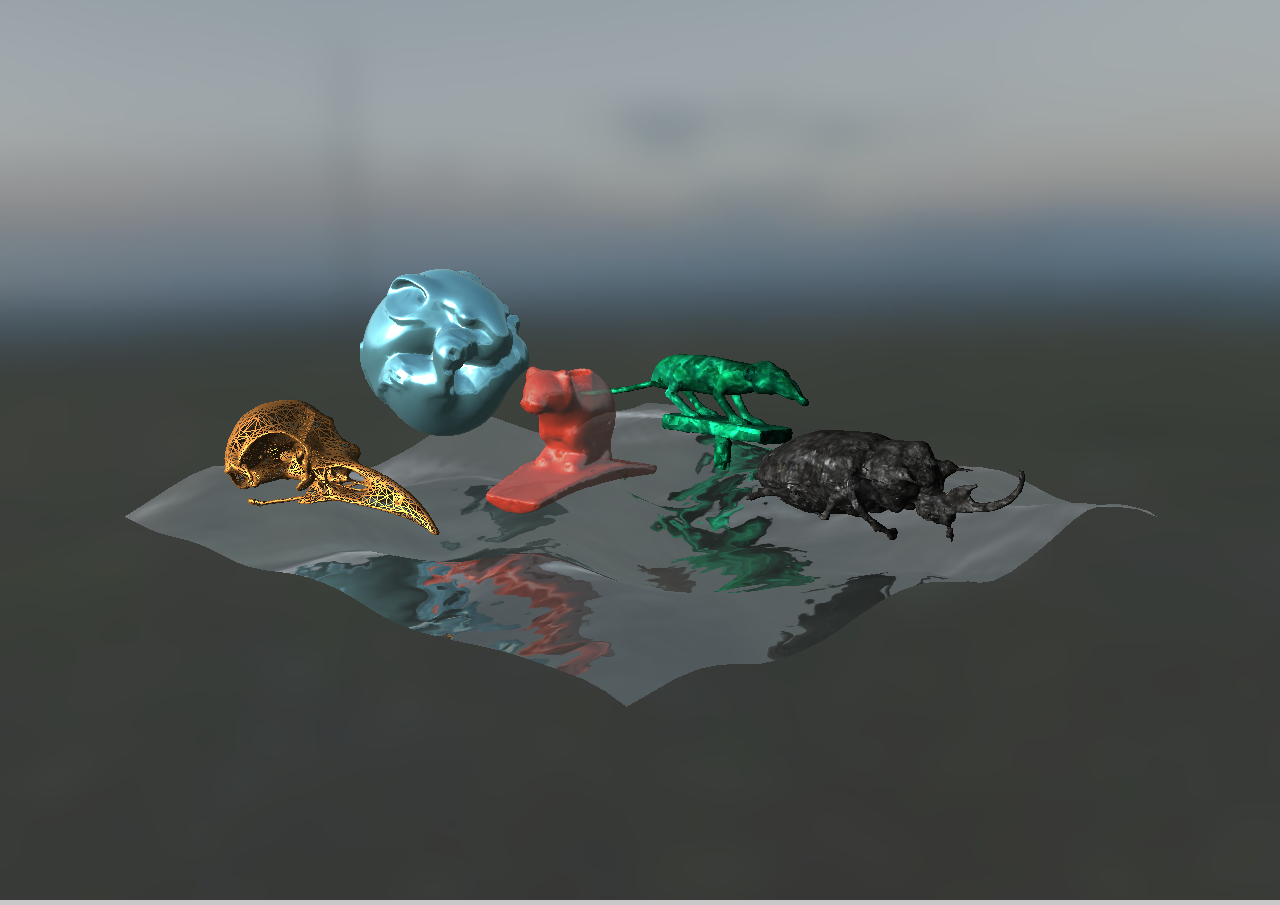
==== commit 65ddc143: "update" ====
--- a/index.html
+++ b/index.html
@@ -287,7 +287,7 @@
   controls.dampingFactor = 0.9;
   controls.minDistance = objects.scalingFactor * 2.0;
   controls.maxDistance = objects.scalingFactor * 6.9;
-  // controls.maxPolarAngle = 0.45 * Math.PI;
+  controls.maxPolarAngle = 0.5 * Math.PI;
   controls.target.set(0, 0, 0);
   controls.autoRotate = true;
   controls.autoRotateSpeed = -0.2;
